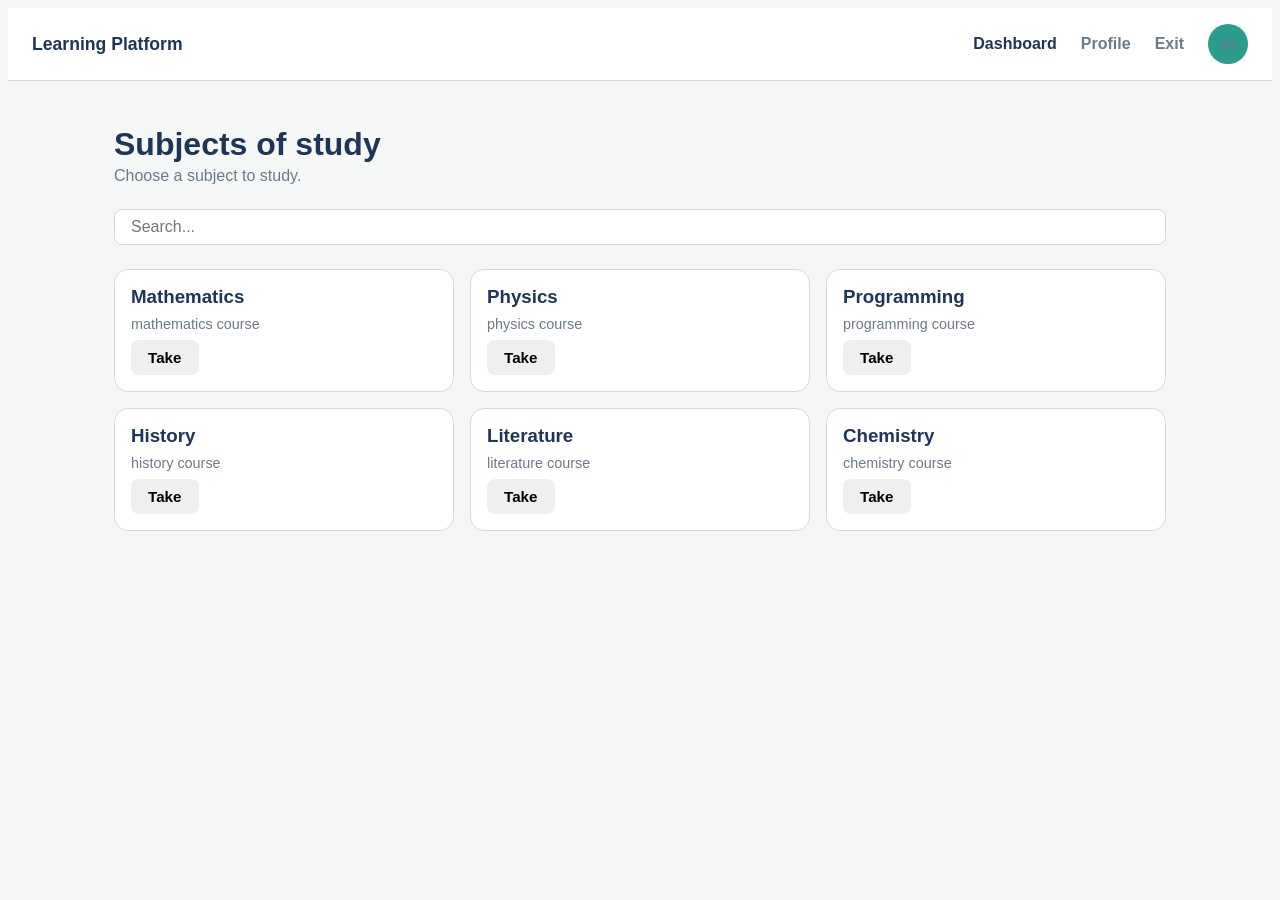
==== pages/dashboard.html @ 1f5653fb "Review the HTML structure of the three screens based on the Figma analysis" ====
<!DOCTYPE html>
<html lang="en-US">
<head>
  <meta charset="UTF-8">
  <meta name="viewport" content="width=device-width, initial-scale=1.0">
  <link rel="stylesheet" href="../css/styles.css">
  <title>Dashboard — Learnplat</title>
</head>
<body>
  <header class="navbar">
    <a href="dashboard.html" class="navbar__logo">Learning Platform</a>
    <nav>
      <ul class="navbar__links">
        <li><a href="dashboard.html" aria-current="page">Dashboard</a></li>
        <li><a href="profile.html">Profile</a></li>
        <li><a href="login.html">Exit</a></li>
        <li><a href="profile.html" class="avatar" aria-label="Go to profile">JS</a></li>
      </ul>
    </nav>
  </header>

  <main>
  <div class="page-header">
    <h1>Subjects of study</h1>
    <p>Choose a subject to study.</p>
  </div>

  <label for="search" class="search-label">Search</label>
  <input type="search" id="search" class="search" placeholder="Search...">

  <section class="dashboard-grid">
    <article class="card">
      <h3>Mathematics</h3>
      <p>mathematics course</p>
      <button class="button" type="button">Take</button>
    </article>

    <article class="card">
      <h3>Physics</h3>
      <p>physics course</p>
      <button class="button" type="button">Take</button>
    </article>

    <article class="card">
      <h3>Programming</h3>
      <p>programming course</p>
      <button class="button" type="button">Take</button>
    </article>

    <article class="card">
      <h3>History</h3>
      <p>history course</p>
      <button class="button" type="button">Take</button>
    </article>

    <article class="card">
      <h3>Literature</h3>
      <p>literature course</p>
      <button class="button" type="button">Take</button>
    </article>

    <article class="card">
      <h3>Сhemistry</h3>
      <p>chemistry course</p>
      <button class="button" type="button">Take</button>
    </article>

  </section>
  </main>
</body>
</html>
---- css/styles.css ----
* {
  box-sizing: border-box;
}

:root {
  /* Colors — Arctic Slate / Oceanic Teal / Deep Navy */
  --color-bg: #F4F7F6;
  --color-surface: #FFFFFF;
  --color-surface-alt: #E8ECEF;
  --color-border: #D1D9E0;
  --color-primary: #2A9D8F;
  --color-primary-hover: #21867A;
  --color-text: #1D3557;
  --color-text-muted: #6C7A89;
  --color-on-primary: #FFFFFF;
  
  /* Typography */
  --font-family-base: system-ui, -apple-system, "Segoe UI", Roboto, sans-serif;
  --font-size-base: 1rem;

  /* Spacing */
  --spacing-xs: 4px;
  --spacing-sm: 8px;
  --spacing-md: 16px;
  --spacing-lg: 24px;
  --spacing-xl: 32px;

  /* Radius */
  --radius-md: 8px;
  --radius-lg: 14px;
}

body {
  font-family: sans-serif;
  background-color: var(--color-bg);
  color: var(--color-text);
}

a {
  color: var(--color-primary-hover);
}

input {
  padding: 8px; /* 05-task2 */
  /* margin-bottom: 16px; */
}

/* ---------- Navbar ---------- */

.navbar {
  display: flex;
  justify-content: space-between;
  align-items: center;
  padding: 16px 24px;
  
  background-color: var(--color-surface);
  border-bottom: 1px solid var(--color-border);
}

.navbar__logo {
  font-weight: 700;
  font-size: 1.1rem;
  text-decoration: none;
  color: var(--color-text);
}

.navbar__links {
  display: flex;
  align-items: center;
  gap: var(--spacing-lg);
  list-style: none;
  margin: 0;
  padding: 0;
}

.navbar__links a {
  text-decoration: none;
  color: var(--color-text-muted);
  font-weight: 600;
}

.navbar__links a[aria-current="page"] {
  color: var(--color-text);
}

.avatar {
  width: 40px;
  height: 40px;
  border-radius: 50%;
  background-color: var(--color-primary);
  color: var(--color-on-primary);
  display: flex;
  align-items: center;
  justify-content: center;
  font-weight: 700;
  font-size: 0.9rem;
  text-decoration: none;
}

.avatar--lg {
  width: 88px;
  height: 88px;
  font-size: 1.6rem;
}

.search-label {
  position: absolute;
  width: 1px;
  height: 1px;
  padding: 0;
  margin: -1px;
  overflow: hidden;
  clip: rect(0, 0, 0, 0);
  white-space: nowrap;
  border: 0;
}

/* ---------------------------------------- */

/* ---------- Buttons ---------- */

button {
  display: inline-flex;
  align-items: center;
  justify-content: center;
  padding: var(--spacing-sm) var(--spacing-md);
  border-radius: var(--radius-md);
  border: 1px solid transparent;
  font-family: inherit;
  font-size: 0.95rem;
  font-weight: 600;
  cursor: pointer;
  text-decoration: none;
}

.button-primary {
  background-color: var(--color-primary);
  color: var(--color-on-primary);
}

.button-primary:hover {
  background-color: var(--color-primary-hover);
}

.botton-secondary {
  background-color: transparent;
  color: var(--color-primary-hover);
  border-color: var(--color-border);
}

.botton-secondary:hover {
  background-color: var(--color-surface-alt);
}

.button:focus-visible,
a:focus-visible,
input:focus-visible {
  outline: 2px solid var(--color-primary-hover);
  outline-offset: 2px;
}

/* ---------------------------------------- */

/* ---------- Form (Login) ---------- */

.central-page {
  min-height: calc(100vh - 0px);
  display: flex;
  align-items: center;
  justify-content: center;
  padding: var(--spacing-lg);
}

.login-card {
  width: 100%;
  max-width: 400px;
  background-color: var(--color-surface);
  border: 1px solid var(--color-border);
  border-radius: var(--radius-lg);
  padding: var(--spacing-xl);
}

.login-card h1 {
  margin-top: 0;
  margin-bottom: var(--spacing-xs);
}

.login-card > p {
  margin-top: 0;
  color: var(--color-text-muted);
  margin-bottom: var(--spacing-lg);
}

.form-login {
  display: flex;
  flex-direction: column;
  gap: var(--spacing-md);
}

.field {
  display: flex;
  flex-direction: column;
  gap: var(--spacing-xs);
}

.field label {
  font-size: 0.85rem;
  font-weight: 600;
  color: var(--color-text-muted);
}

.field input {
  font-family: inherit;
  font-size: 1rem;
  padding: var(--spacing-sm) var(--spacing-md);
  border-radius: var(--radius-md);
  border: 1px solid var(--color-border);
  background-color: var(--color-surface);
  color: var(--color-text);
}

.form-login .button-primary {
  margin-top: var(--spacing-sm);
}

.form-footer {
  display: block;
  margin-top: var(--spacing-lg);
  text-align: center;
  font-size: 0.9rem;
  color: var(--color-text-muted);
}

/* ---------------------------------------- */

/* ---------- General layout of the inner pages ---------- */

main {
  padding: var(--spacing-lg);
  max-width: 1100px;
  margin: 0 auto;
}

.page-header {
  margin-bottom: var(--spacing-lg);
}

.page-header h1 {
  margin-bottom: var(--spacing-xs);
}

.page-header p {
  color: var(--color-text-muted);
  margin-top: 0;
}

/* ---------------------------------------- */
/* ---------- Search (Dashboard) ---------- */

.search {
  width: 100%;
  padding: var(--spacing-sm) var(--spacing-md);
  border-radius: var(--radius-md);
  border: 1px solid var(--color-border);
  background-color: var(--color-surface);
  color: var(--color-text);
  font-family: inherit;
  font-size: 1rem;
  margin-bottom: var(--spacing-lg);
}

/* ---------------------------------------- */

/* ---------- Cards Grid (Dashboard) ---------- */

.dashboard-grid {
  display: grid;
  gap: var(--spacing-md);
}

@media (min-width: 375px) {
  .dashboard-grid {
    grid-template-columns: repeat(1, 1fr);
  }
}

@media (min-width: 768px) {
  .dashboard-grid {
    grid-template-columns: repeat(2, 1fr);
  }
}
 
@media (min-width: 1200px) {
  .dashboard-grid {
    grid-template-columns: repeat(3, 1fr);
  }
}

.card {
  display: flex;
  flex-direction: column;
  gap: var(--spacing-sm);
  padding: var(--spacing-md);
  background-color: var(--color-surface);
  border: 1px solid var(--color-border);
  border-radius: var(--radius-lg);
}

.card h3 {
  margin: 0;
}

.card p {
  margin: 0;
  color: var(--color-text-muted);
  font-size: 0.9rem;
  flex-grow: 1;
}

.card .button {
  align-self: flex-start;
}

/* ---------- Profile ---------- */

.profile-top {
  display: flex;
  align-items: center;
  gap: var(--spacing-lg);
  padding: var(--spacing-lg);
  background-color: var(--color-surface);
  border: 1px solid var(--color-border);
  border-radius: var(--radius-lg);
  margin-bottom: var(--spacing-lg);
  flex-wrap: wrap;
}

.profile-info h2 {
  margin: 0 0 var(--spacing-xs) 0;
}

.profile-info p {
  margin: 0;
  color: var(--color-text-muted);
}

.profile-stock {
  display: flex;
  gap: var(--spacing-sm);
  margin-top: var(--spacing-md);
  flex-wrap: wrap;
}
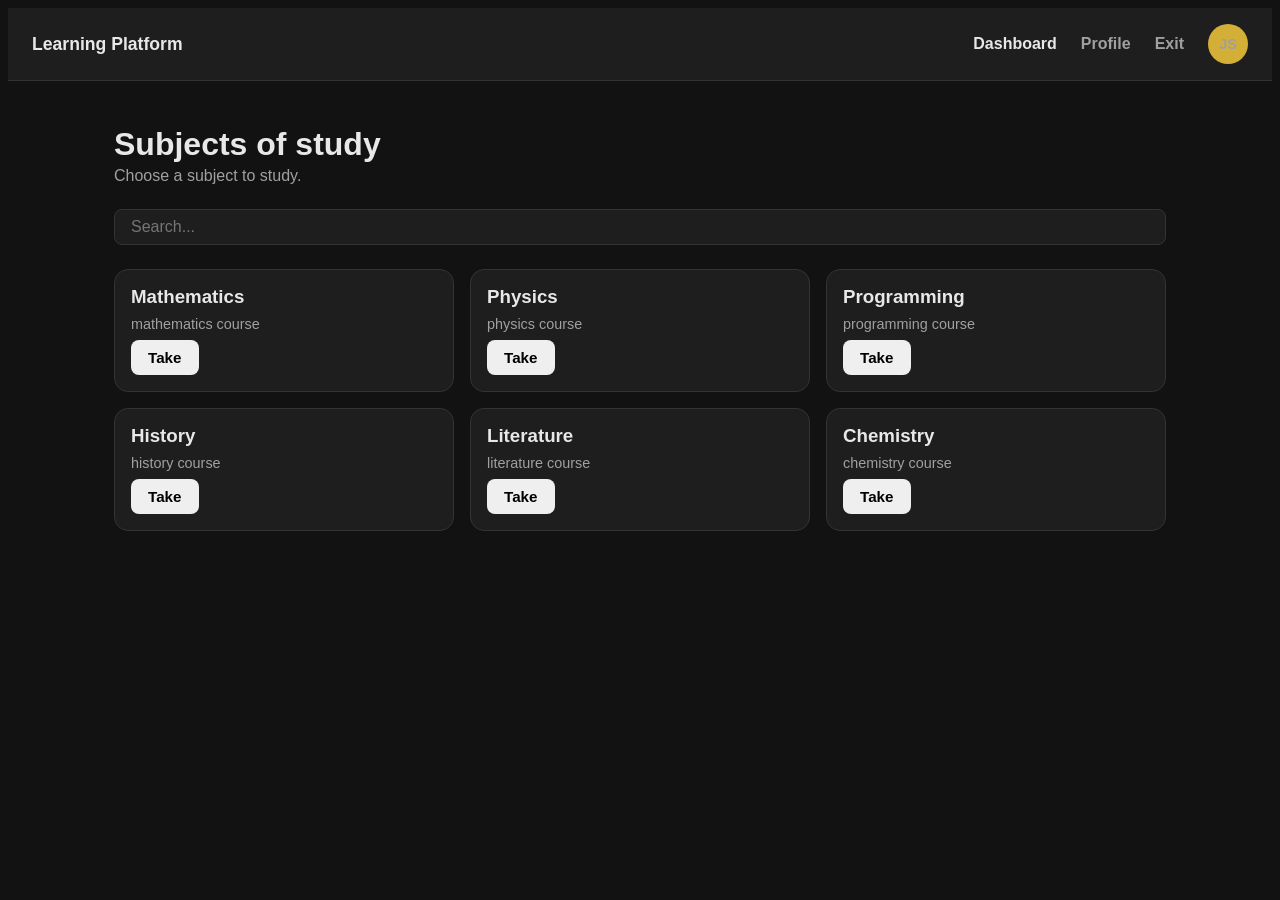
==== commit 6017218d: "Better accessibility. Changed colors" ====
--- a/pages/dashboard.html
+++ b/pages/dashboard.html
@@ -28,7 +28,7 @@
   <label for="search" class="search-label">Search</label>
   <input type="search" id="search" class="search" placeholder="Search...">
 
-  <section class="dashboard-grid">
+  <section class="dashboard-grid" aria-label="Available courses">
     <article class="card">
       <h3>Mathematics</h3>
       <p>mathematics course</p>
--- a/css/styles.css
+++ b/css/styles.css
@@ -3,16 +3,16 @@
 }
 
 :root {
-  /* Colors — Arctic Slate / Oceanic Teal / Deep Navy */
-  --color-bg: #F4F7F6;
-  --color-surface: #FFFFFF;
-  --color-surface-alt: #E8ECEF;
-  --color-border: #D1D9E0;
-  --color-primary: #2A9D8F;
-  --color-primary-hover: #21867A;
-  --color-text: #1D3557;
-  --color-text-muted: #6C7A89;
-  --color-on-primary: #FFFFFF;
+  /* Colors — Midnight / Charcoal / Gold Leaf */
+  --color-bg: #121212;
+  --color-surface: #1E1E1E;
+  --color-surface-alt: #2A2A2A;
+  --color-border: #333333;
+  --color-primary: #D4AF37;
+  --color-primary-hover: #B5952F;
+  --color-text: #E8E8E8;
+  --color-text-muted: #A0A0A0;
+  --color-on-primary: #121212;
   
   /* Typography */
   --font-family-base: system-ui, -apple-system, "Segoe UI", Roboto, sans-serif;
@@ -51,8 +51,7 @@
   display: flex;
   justify-content: space-between;
   align-items: center;
-  padding: 16px 24px;
-  
+  padding: var(--spacing-md) var(--spacing-lg);
   background-color: var(--color-surface);
   border-bottom: 1px solid var(--color-border);
 }
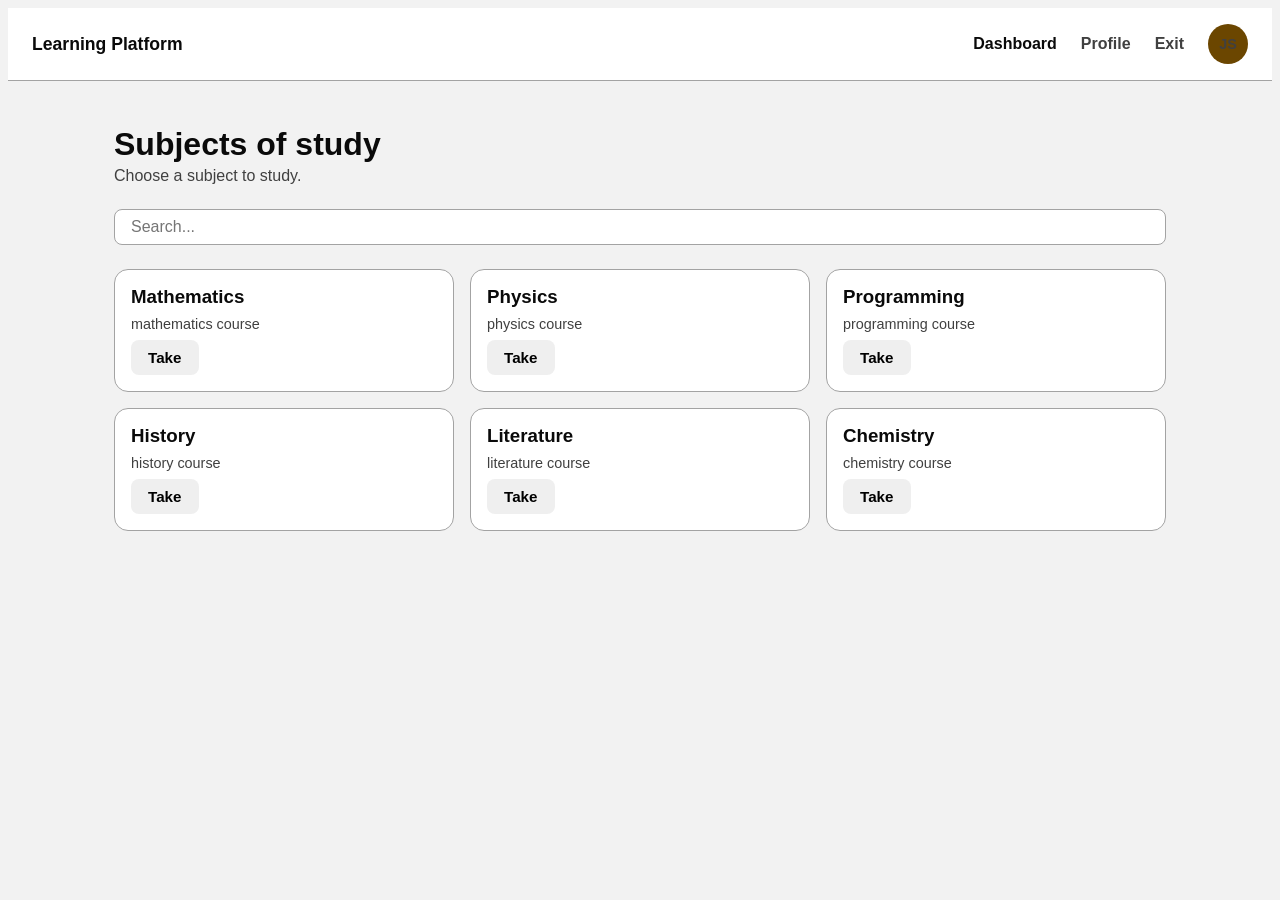
==== commit a47fadda: "Changed colors, dark mode support. Reviewed reusable components" ====
--- a/pages/dashboard.html
+++ b/pages/dashboard.html
@@ -1,5 +1,6 @@
 <!DOCTYPE html>
 <html lang="en-US">
+<html data-theme="dark">
 <head>
   <meta charset="UTF-8">
   <meta name="viewport" content="width=device-width, initial-scale=1.0">
--- a/css/styles.css
+++ b/css/styles.css
@@ -3,17 +3,17 @@
 }
 
 :root {
-  /* Colors — Midnight / Charcoal / Gold Leaf */
-  --color-bg: #121212;
-  --color-surface: #1E1E1E;
-  --color-surface-alt: #2A2A2A;
-  --color-border: #333333;
-  --color-primary: #D4AF37;
-  --color-primary-hover: #B5952F;
-  --color-text: #E8E8E8;
-  --color-text-muted: #A0A0A0;
-  --color-on-primary: #121212;
-  
+  /* Light — Pure White / Dark Bronze / Onyx */
+  --color-bg: #F2F2F2;
+  --color-surface: #FFFFFF;
+  --color-surface-alt: #E8E8E8;
+  --color-border: #A3A3A3;
+  --color-primary: #6B4600;
+  --color-primary-hover: #4A3000;
+  --color-text: #0A0A0A;
+  --color-text-muted: #404040;
+  --color-on-primary: #FFFFFF;
+    
   /* Typography */
   --font-family-base: system-ui, -apple-system, "Segoe UI", Roboto, sans-serif;
   --font-size-base: 1rem;
@@ -28,6 +28,20 @@
   /* Radius */
   --radius-md: 8px;
   --radius-lg: 14px;
+}
+
+@media (prefers-color-scheme: dark) {
+  :root {
+    --color-bg: #121212;
+    --color-surface: #1E1E1E;
+    --color-surface-alt: #2A2A2A;
+    --color-border: #333333;
+    --color-primary: #D4AF37;
+    --color-primary-hover: #B5952F;
+    --color-text: #E8E8E8;
+    --color-text-muted: #A0A0A0;
+    --color-on-primary: #121212;
+  }
 }
 
 body {
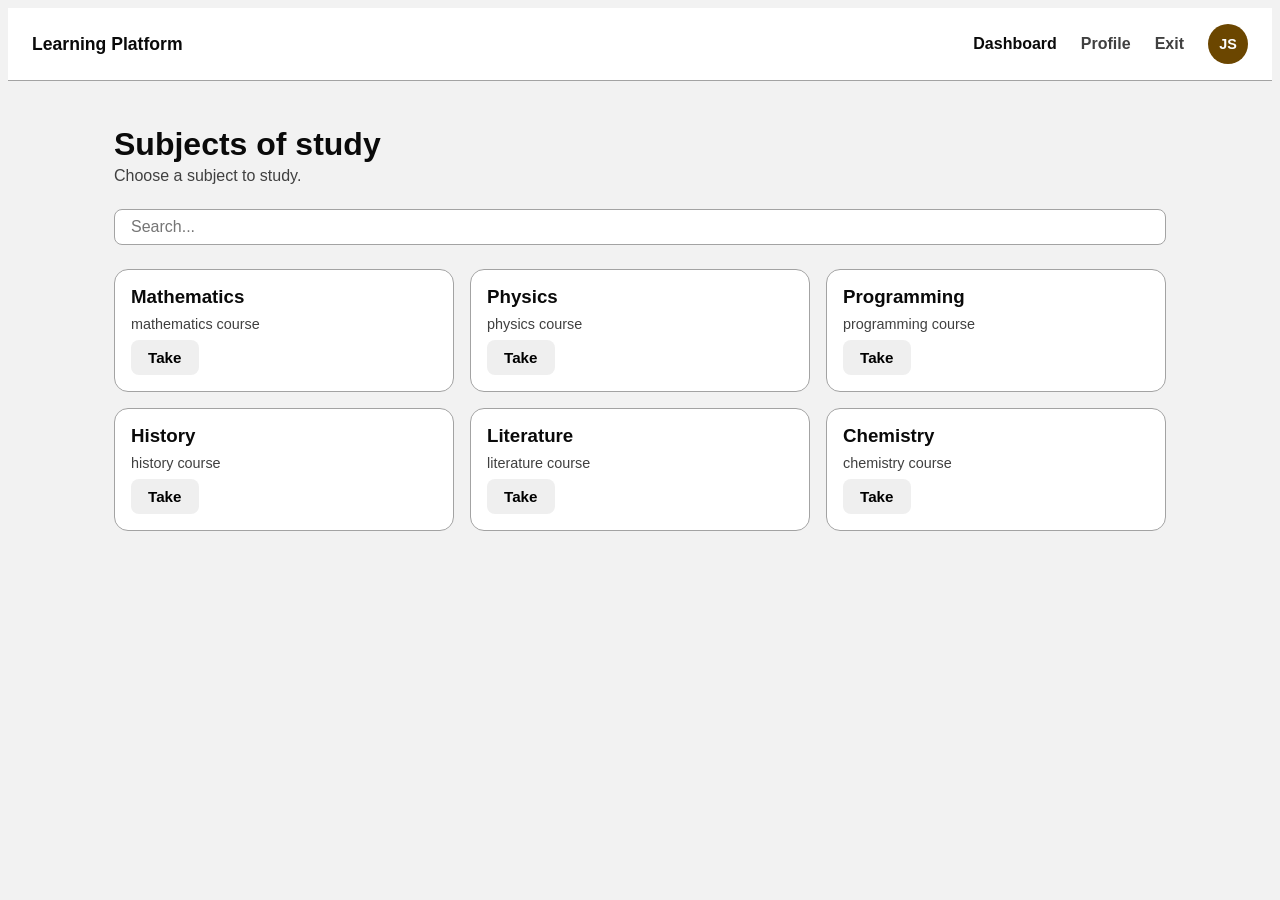
==== commit 8a8b1439: "Connected script.js to the three screens" ====
--- a/pages/dashboard.html
+++ b/pages/dashboard.html
@@ -5,6 +5,7 @@
   <meta charset="UTF-8">
   <meta name="viewport" content="width=device-width, initial-scale=1.0">
   <link rel="stylesheet" href="../css/styles.css">
+  <script src="../js/script.js" defer></script>
   <title>Dashboard — Learnplat</title>
 </head>
 <body>
--- a/css/styles.css
+++ b/css/styles.css
@@ -96,7 +96,7 @@
   color: var(--color-text);
 }
 
-.avatar {
+a.avatar {
   width: 40px;
   height: 40px;
   border-radius: 50%;
@@ -108,12 +108,6 @@
   font-weight: 700;
   font-size: 0.9rem;
   text-decoration: none;
-}
-
-.avatar--lg {
-  width: 88px;
-  height: 88px;
-  font-size: 1.6rem;
 }
 
 .search-label {
@@ -363,3 +357,23 @@
   margin-top: var(--spacing-md);
   flex-wrap: wrap;
 }
+
+.avatar-profile {
+  width: 40px;
+  height: 40px;
+  border-radius: 50%;
+  background-color: var(--color-primary);
+  color: var(--color-on-primary);
+  display: flex;
+  align-items: center;
+  justify-content: center;
+  font-weight: 700;
+  font-size: 0.9rem;
+  text-decoration: none;
+}
+
+.avatar--lg {
+  width: 88px;
+  height: 88px;
+  font-size: 1.6rem;
+}
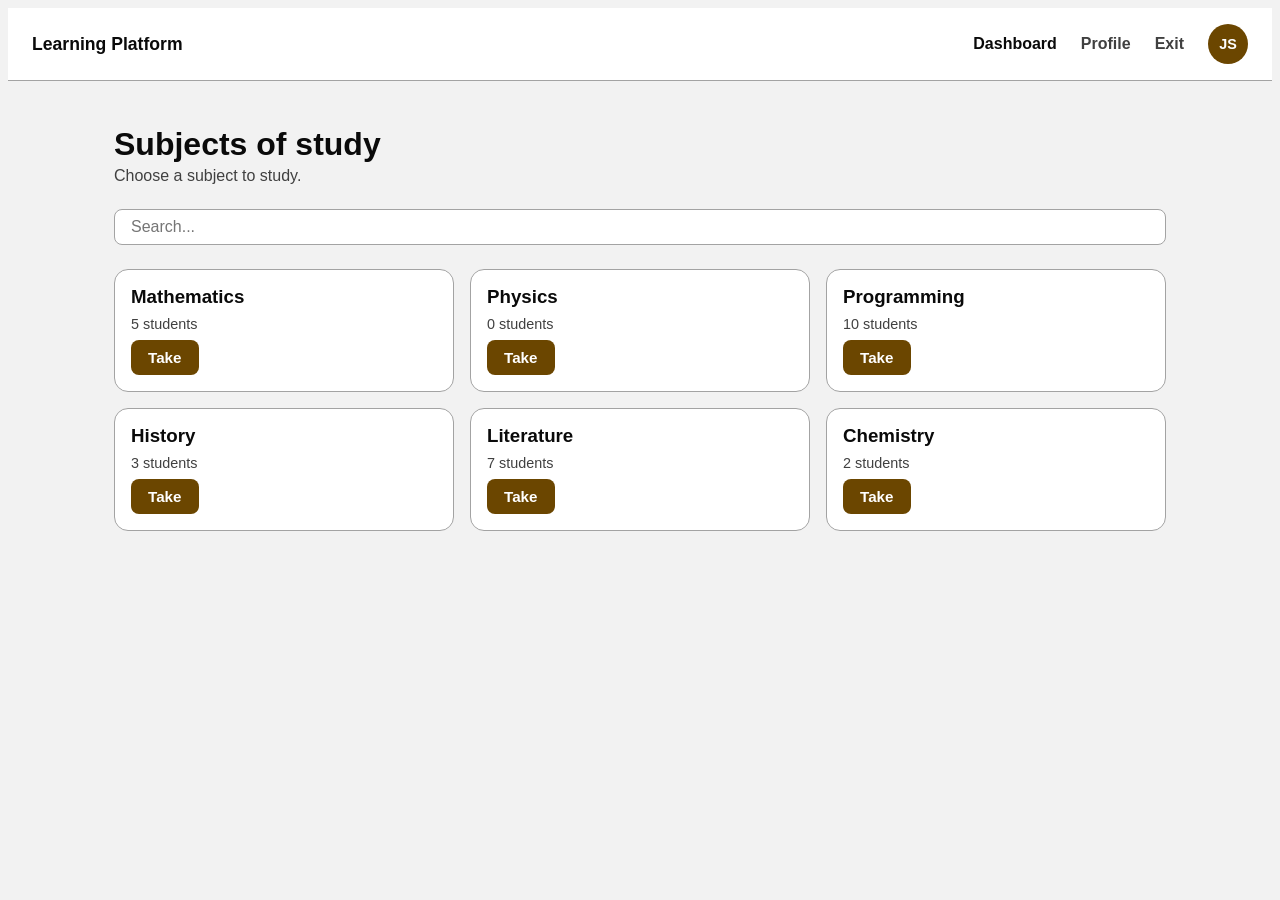
==== commit 5d4ff6fd: "Dynamically rendered the Dashboard grid from an array." ====
--- a/pages/dashboard.html
+++ b/pages/dashboard.html
@@ -30,7 +30,8 @@
   <label for="search" class="search-label">Search</label>
   <input type="search" id="search" class="search" placeholder="Search...">
 
-  <section class="dashboard-grid" aria-label="Available courses">
+  <section class="dashboard-grid" aria-label="Available courses" id="dashboard-grid">
+<!--
     <article class="card">
       <h3>Mathematics</h3>
       <p>mathematics course</p>
@@ -66,7 +67,7 @@
       <p>chemistry course</p>
       <button class="button" type="button">Take</button>
     </article>
-
+-->
   </section>
   </main>
 </body>
--- a/css/styles.css
+++ b/css/styles.css
@@ -358,6 +358,22 @@
   flex-wrap: wrap;
 }
 
+.tags {
+  display: flex;
+  gap: var(--spacing-sm);
+  flex-wrap: wrap;
+  margin-top: var(--spacing-sm);
+}
+
+.tag {
+  padding: var(--spacing-xs) var(--spacing-sm);
+  background-color: var(--color-surface-alt);
+  border: 1px solid var(--color-border);
+  border-radius: 999px;
+  font-size: 0.8rem;
+  color: var(--color-text-muted);
+}
+
 .avatar-profile {
   width: 40px;
   height: 40px;
@@ -377,3 +393,30 @@
   height: 88px;
   font-size: 1.6rem;
 }
+
+/* ---------- Validation (Week 03) ---------- */
+
+.error-field {
+  display: block;
+  min-height: 1.1em;
+  color: #9c3b2e;
+  font-size: 0.8rem;
+  margin-top: 2px;
+}
+
+.message-success {
+  color: #3f7d3c;
+  font-size: 0.9rem;
+  text-align: center;
+  margin: var(--spacing-sm) 0 0 0;
+  min-height: 1.2em;
+}
+
+/* ------------------------------------------- */
+
+/* ---------- For Module 08 (semana 3) ---------- */
+/* ---------- delete after testing ---------- */
+.highlight {
+  background-color: red;
+  border: 2px solid yellow;
+}
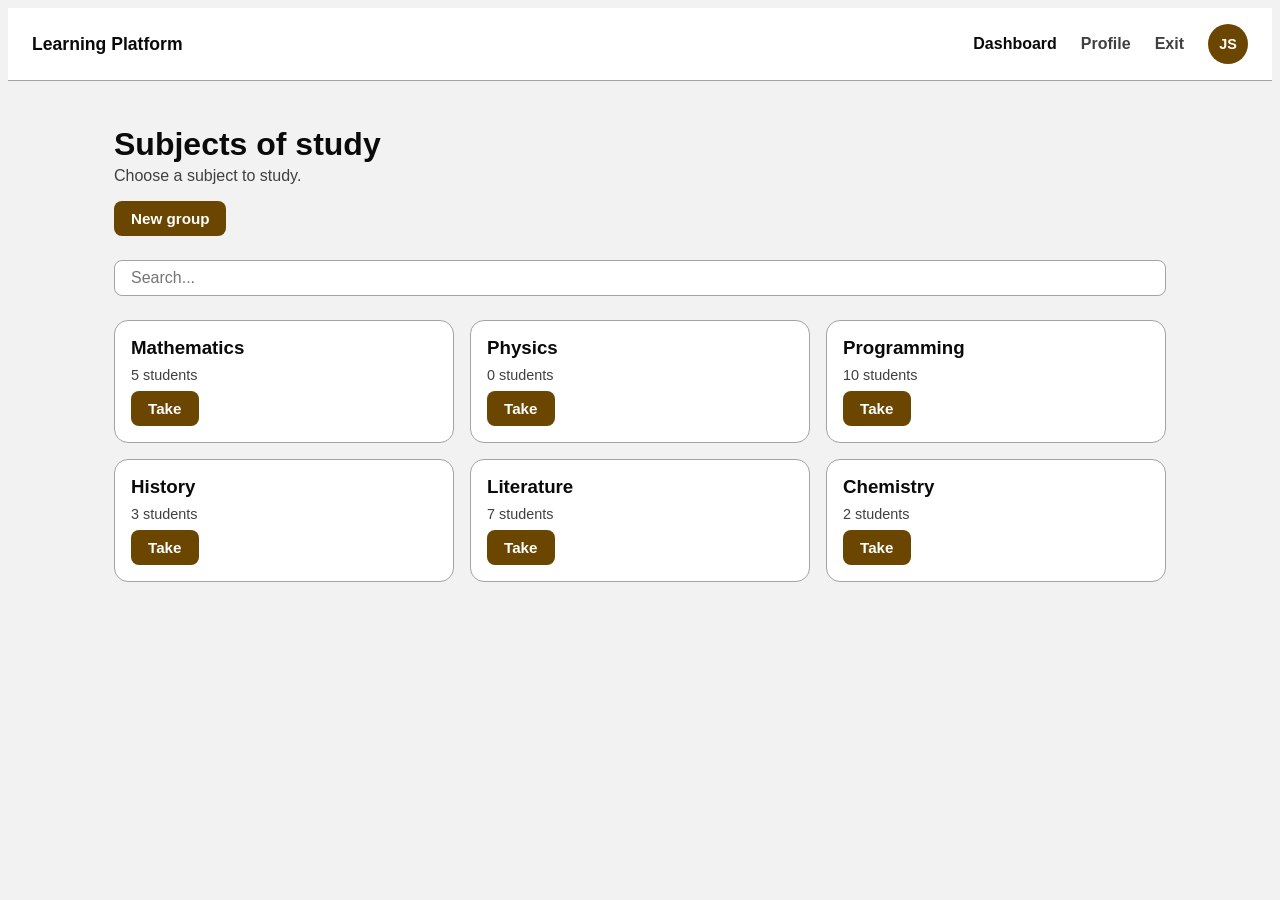
==== commit a8ccd561: "Formalized state and extracted function from reusable component" ====
--- a/pages/dashboard.html
+++ b/pages/dashboard.html
@@ -25,49 +25,13 @@
   <div class="page-header">
     <h1>Subjects of study</h1>
     <p>Choose a subject to study.</p>
+    <button class="button button-primary" type="button" id="button-new-group">New group</button><p></p>
   </div>
 
   <label for="search" class="search-label">Search</label>
   <input type="search" id="search" class="search" placeholder="Search...">
 
   <section class="dashboard-grid" aria-label="Available courses" id="dashboard-grid">
-<!--
-    <article class="card">
-      <h3>Mathematics</h3>
-      <p>mathematics course</p>
-      <button class="button" type="button">Take</button>
-    </article>
-
-    <article class="card">
-      <h3>Physics</h3>
-      <p>physics course</p>
-      <button class="button" type="button">Take</button>
-    </article>
-
-    <article class="card">
-      <h3>Programming</h3>
-      <p>programming course</p>
-      <button class="button" type="button">Take</button>
-    </article>
-
-    <article class="card">
-      <h3>History</h3>
-      <p>history course</p>
-      <button class="button" type="button">Take</button>
-    </article>
-
-    <article class="card">
-      <h3>Literature</h3>
-      <p>literature course</p>
-      <button class="button" type="button">Take</button>
-    </article>
-
-    <article class="card">
-      <h3>Сhemistry</h3>
-      <p>chemistry course</p>
-      <button class="button" type="button">Take</button>
-    </article>
--->
   </section>
   </main>
 </body>
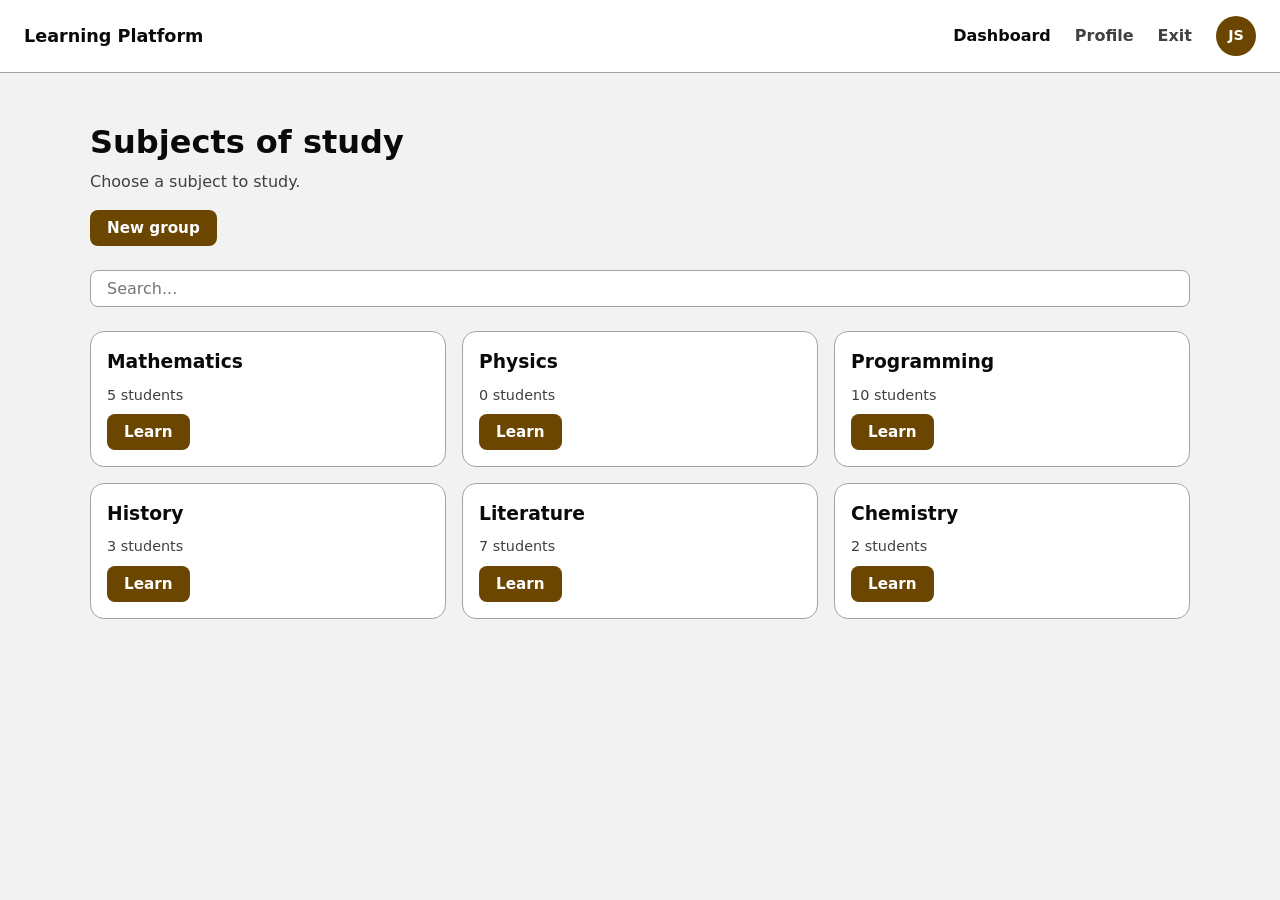
==== commit ab4b37fd: "Finalized dynamic behavior of all screens" ====
--- a/pages/dashboard.html
+++ b/pages/dashboard.html
@@ -1,16 +1,16 @@
 <!DOCTYPE html>
 <html lang="en-US">
-<html data-theme="dark">
 <head>
   <meta charset="UTF-8">
   <meta name="viewport" content="width=device-width, initial-scale=1.0">
+  <title>Dashboard — Learnplat</title>
   <link rel="stylesheet" href="../css/styles.css">
   <script src="../js/script.js" defer></script>
-  <title>Dashboard — Learnplat</title>
+
 </head>
 <body>
   <header class="navbar">
-    <a href="dashboard.html" class="navbar__logo">Learning Platform</a>
+    <a href="index.html" class="navbar__logo">Learning Platform</a>
     <nav>
       <ul class="navbar__links">
         <li><a href="dashboard.html" aria-current="page">Dashboard</a></li>
--- a/css/styles.css
+++ b/css/styles.css
@@ -1,7 +1,3 @@
-* {
-  box-sizing: border-box;
-}
-
 :root {
   /* Light — Pure White / Dark Bronze / Onyx */
   --color-bg: #F2F2F2;
@@ -17,6 +13,7 @@
   /* Typography */
   --font-family-base: system-ui, -apple-system, "Segoe UI", Roboto, sans-serif;
   --font-size-base: 1rem;
+  --font-weight-bold: 700;
 
   /* Spacing */
   --spacing-xs: 4px;
@@ -45,9 +42,12 @@
 }
 
 body {
-  font-family: sans-serif;
+  margin: 0;
+  font-family: var(--font-family-base);
+  font-size: var(--font-size-base);
   background-color: var(--color-bg);
   color: var(--color-text);
+  line-height: 1.5;
 }
 
 a {
@@ -55,8 +55,7 @@
 }
 
 input {
-  padding: 8px; /* 05-task2 */
-  /* margin-bottom: 16px; */
+  padding: 8px;
 }
 
 /* ---------- Navbar ---------- */
@@ -71,7 +70,7 @@
 }
 
 .navbar__logo {
-  font-weight: 700;
+  font-weight: var(--font-weight-bold);
   font-size: 1.1rem;
   text-decoration: none;
   color: var(--color-text);
@@ -105,7 +104,7 @@
   display: flex;
   align-items: center;
   justify-content: center;
-  font-weight: 700;
+  font-weight: var(--font-weight-bold);
   font-size: 0.9rem;
   text-decoration: none;
 }
@@ -149,13 +148,13 @@
   background-color: var(--color-primary-hover);
 }
 
-.botton-secondary {
+.button-secondary {
   background-color: transparent;
   color: var(--color-primary-hover);
   border-color: var(--color-border);
 }
 
-.botton-secondary:hover {
+.button-secondary:hover {
   background-color: var(--color-surface-alt);
 }
 
@@ -168,6 +167,149 @@
 
 /* ---------------------------------------- */
 
+/* ---------- Main Page ---------- */
+
+.hero {
+    display: flex;
+    flex-direction: column;
+    align-items: center;
+    justify-content: center;
+    min-height: 600px;
+    text-align: center;
+    margin: 0;
+    padding: 0;
+
+}
+
+.hero h1 {
+    font-size: 72px;
+    font-weight: var(--font-weight-bold);
+    margin: 0;
+    padding: 0;
+}
+
+.hero p {
+    font-size: 28px;
+    font-weight: 300;
+    color: var(--color-text-muted);
+    margin-bottom: var(--spacing-xl);
+    margin-top: 0;
+    padding: 0;
+}
+
+.hero-buttons {
+    display: flex;
+    gap: 20px;
+}
+
+/* ------------- HOW IT WORKS ------------ */
+
+.how-it-works {
+    padding: 80px 60px;
+    background-color: var(--color-surface);
+}
+
+.section-title {
+    font-size: 48px;
+    font-weight: var(--font-weight-bold);
+    color: var(--color-primary);
+    margin-bottom: 50px;
+}
+
+.steps-grid {
+    display: grid;
+    grid-template-columns: repeat(3, 1fr);
+    gap: var(--spacing-xl);
+}
+
+.step-card {
+    border: 2px solid var(--color-border);
+    border-radius: var(--radius-lg);
+    padding: 30px;
+    background: var(--color-bg);
+}
+
+.step-title {
+    font-size: 32px;
+    font-weight: var(--font-weight-bold);
+    color: var(--color-primary);
+    margin-bottom: var(--spacing-md);
+}
+
+.step-description {
+    font-size: 16px;
+    color: var(--color-text-muted);
+    line-height: 1.6;
+    margin-bottom: var(--spacing-md);
+}
+
+/* Subjects Section */
+
+.subj-section {
+    padding: 80px 60px;
+    background-color: var(--color-bg);
+}
+
+.subj-section .section-heading {
+    font-size: 36px;
+    font-weight: var(--font-weight-bold);
+    margin-bottom: 8px;
+}
+
+.subj-section .section-subheading {
+    font-size: 20px;
+    color: var(--color-text-muted);
+    margin-bottom: 50px;
+}
+
+
+/* Footer */
+footer {
+    border-top: 1px solid #333;
+    padding: 50px 60px 40px;
+    background-color: var(--color-surface);
+}
+
+.footer-top {
+    display: flex;
+    justify-content: space-between;
+    margin-bottom: var(--spacing-xl);
+    gap: 40px;
+}
+
+.footer-columns {
+    display: flex;
+    gap: 80px;
+    flex: 1;
+}
+
+.footer-column h4 {
+    font-size: 16px;
+    font-weight: var(--font-weight-bold);
+    margin-bottom: var(--spacing-lg);
+}
+
+.footer-column ul {
+    list-style: none;
+    padding: 0;
+}
+
+.footer-column ul li {
+    margin-bottom: var(--spacing-md);
+}
+
+.footer-column ul li a {
+    color: var(--color-text);
+    text-decoration: none;
+    font-size: 15px;
+    transition: opacity 0.3s;
+}
+
+.footer-column ul li a:hover {
+    opacity: 0.7;
+}
+
+/* ---------------------------------------- */
 /* ---------- Form (Login) ---------- */
 
 .central-page {
@@ -383,7 +525,7 @@
   display: flex;
   align-items: center;
   justify-content: center;
-  font-weight: 700;
+  font-weight: var(--font-weight-bold);
   font-size: 0.9rem;
   text-decoration: none;
 }
@@ -413,10 +555,3 @@
 }
 
 /* ------------------------------------------- */
-
-/* ---------- For Module 08 (semana 3) ---------- */
-/* ---------- delete after testing ---------- */
-.highlight {
-  background-color: red;
-  border: 2px solid yellow;
-}
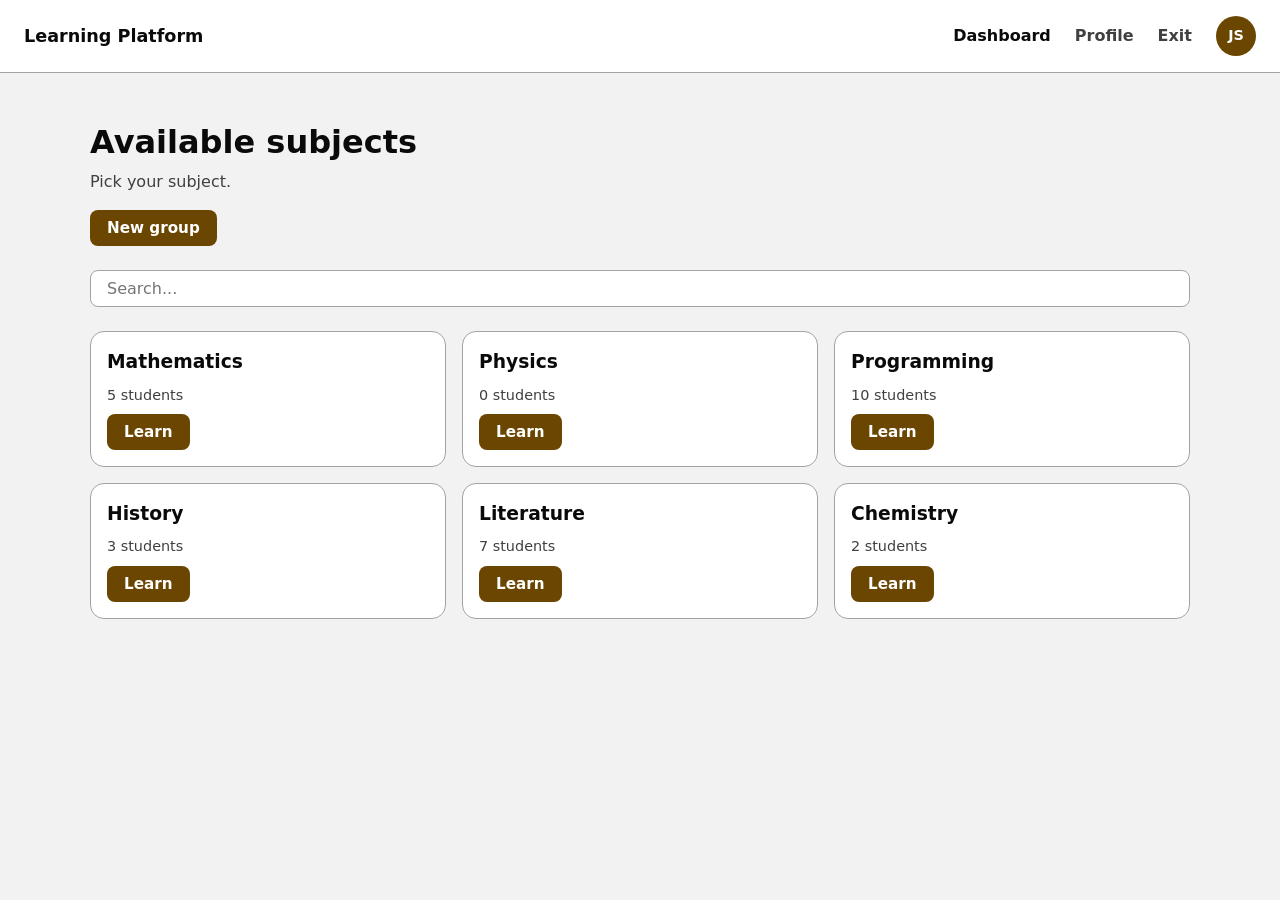
==== commit 5cf1464f: "fixed some bugs" ====
--- a/pages/dashboard.html
+++ b/pages/dashboard.html
@@ -22,17 +22,17 @@
   </header>
 
   <main>
-  <div class="page-header">
-    <h1>Subjects of study</h1>
-    <p>Choose a subject to study.</p>
-    <button class="button button-primary" type="button" id="button-new-group">New group</button><p></p>
-  </div>
+    <div class="page-header">
+      <h1>Available subjects</h1>
+      <p>Pick your subject.</p>
+      <button class="button button-primary" type="button" id="button-new-group">New group</button><p></p>
+    </div>
 
-  <label for="search" class="search-label">Search</label>
-  <input type="search" id="search" class="search" placeholder="Search...">
+    <label for="search" class="search-label">Search</label>
+    <input type="search" id="search" class="search" placeholder="Search...">
 
-  <section class="dashboard-grid" aria-label="Available courses" id="dashboard-grid">
-  </section>
+    <section class="dashboard-grid" aria-label="Available courses" id="dashboard-grid">
+    </section>
   </main>
 </body>
 </html>
